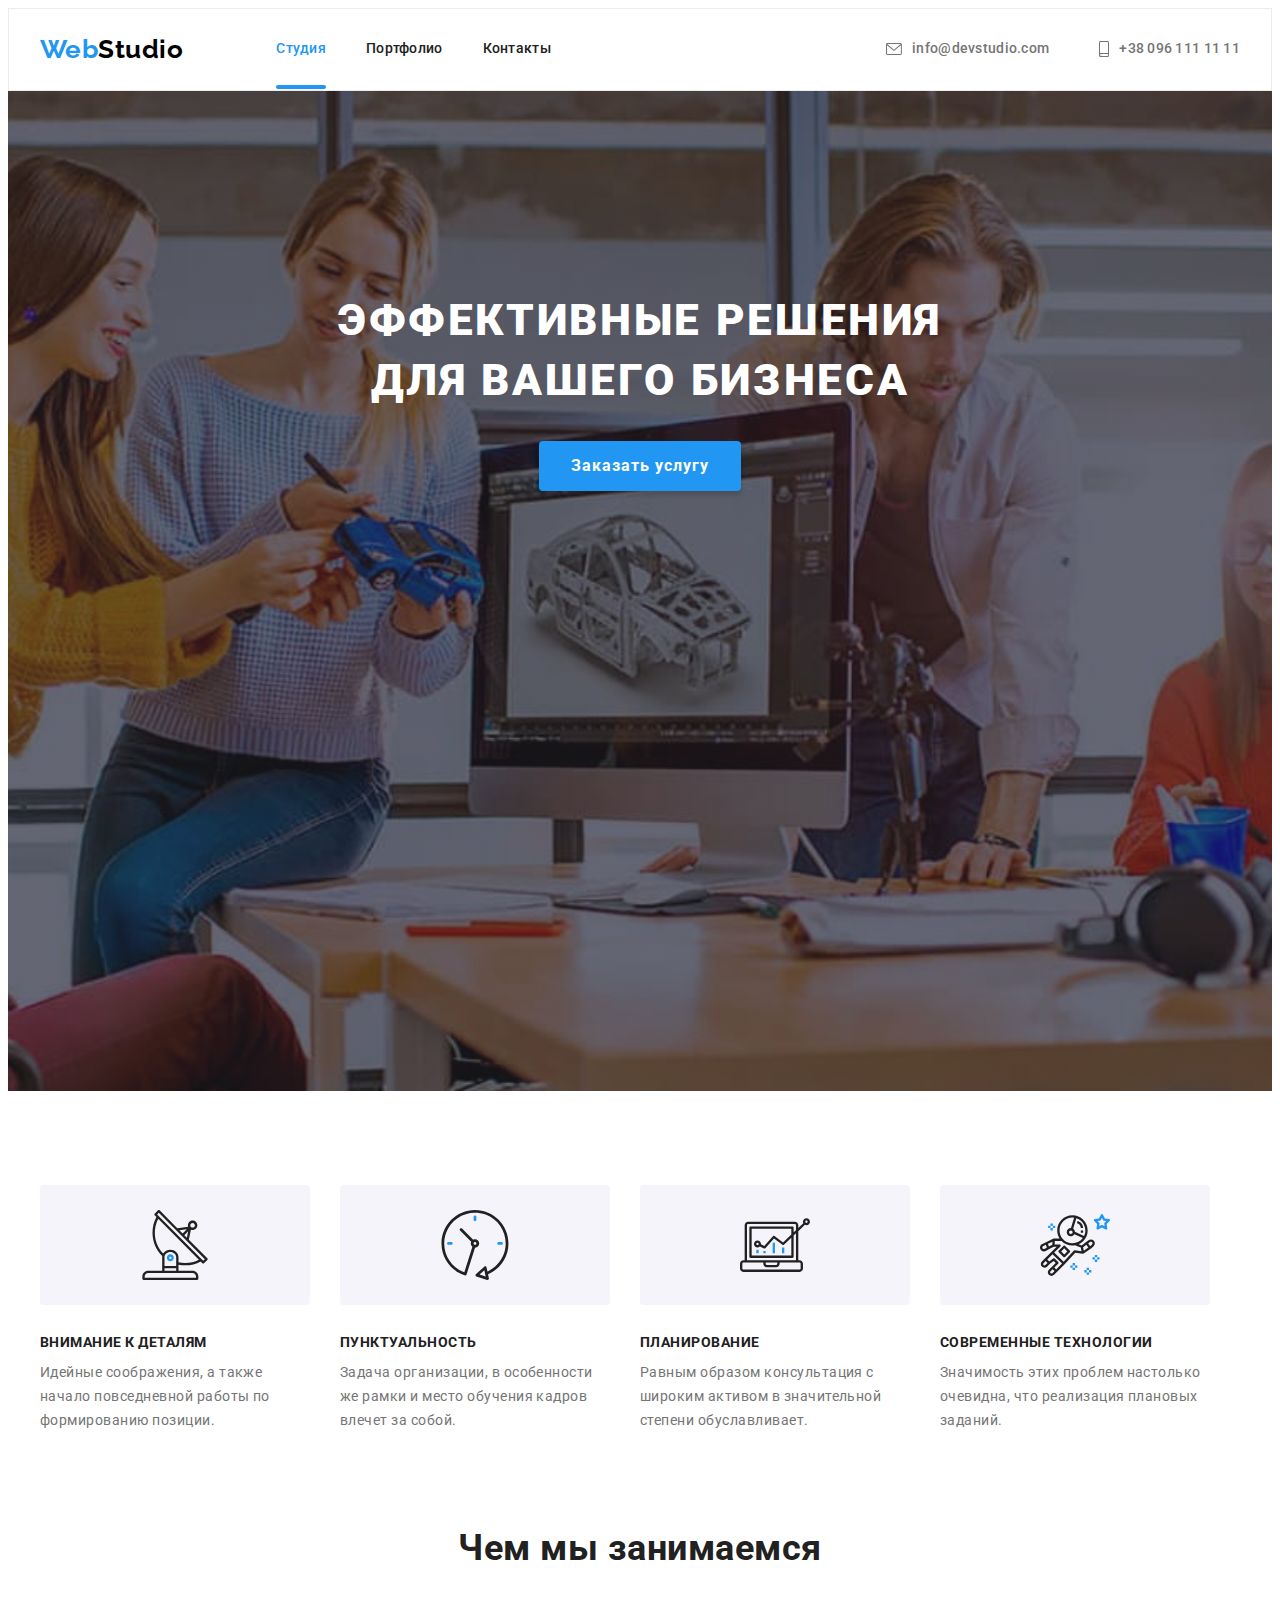
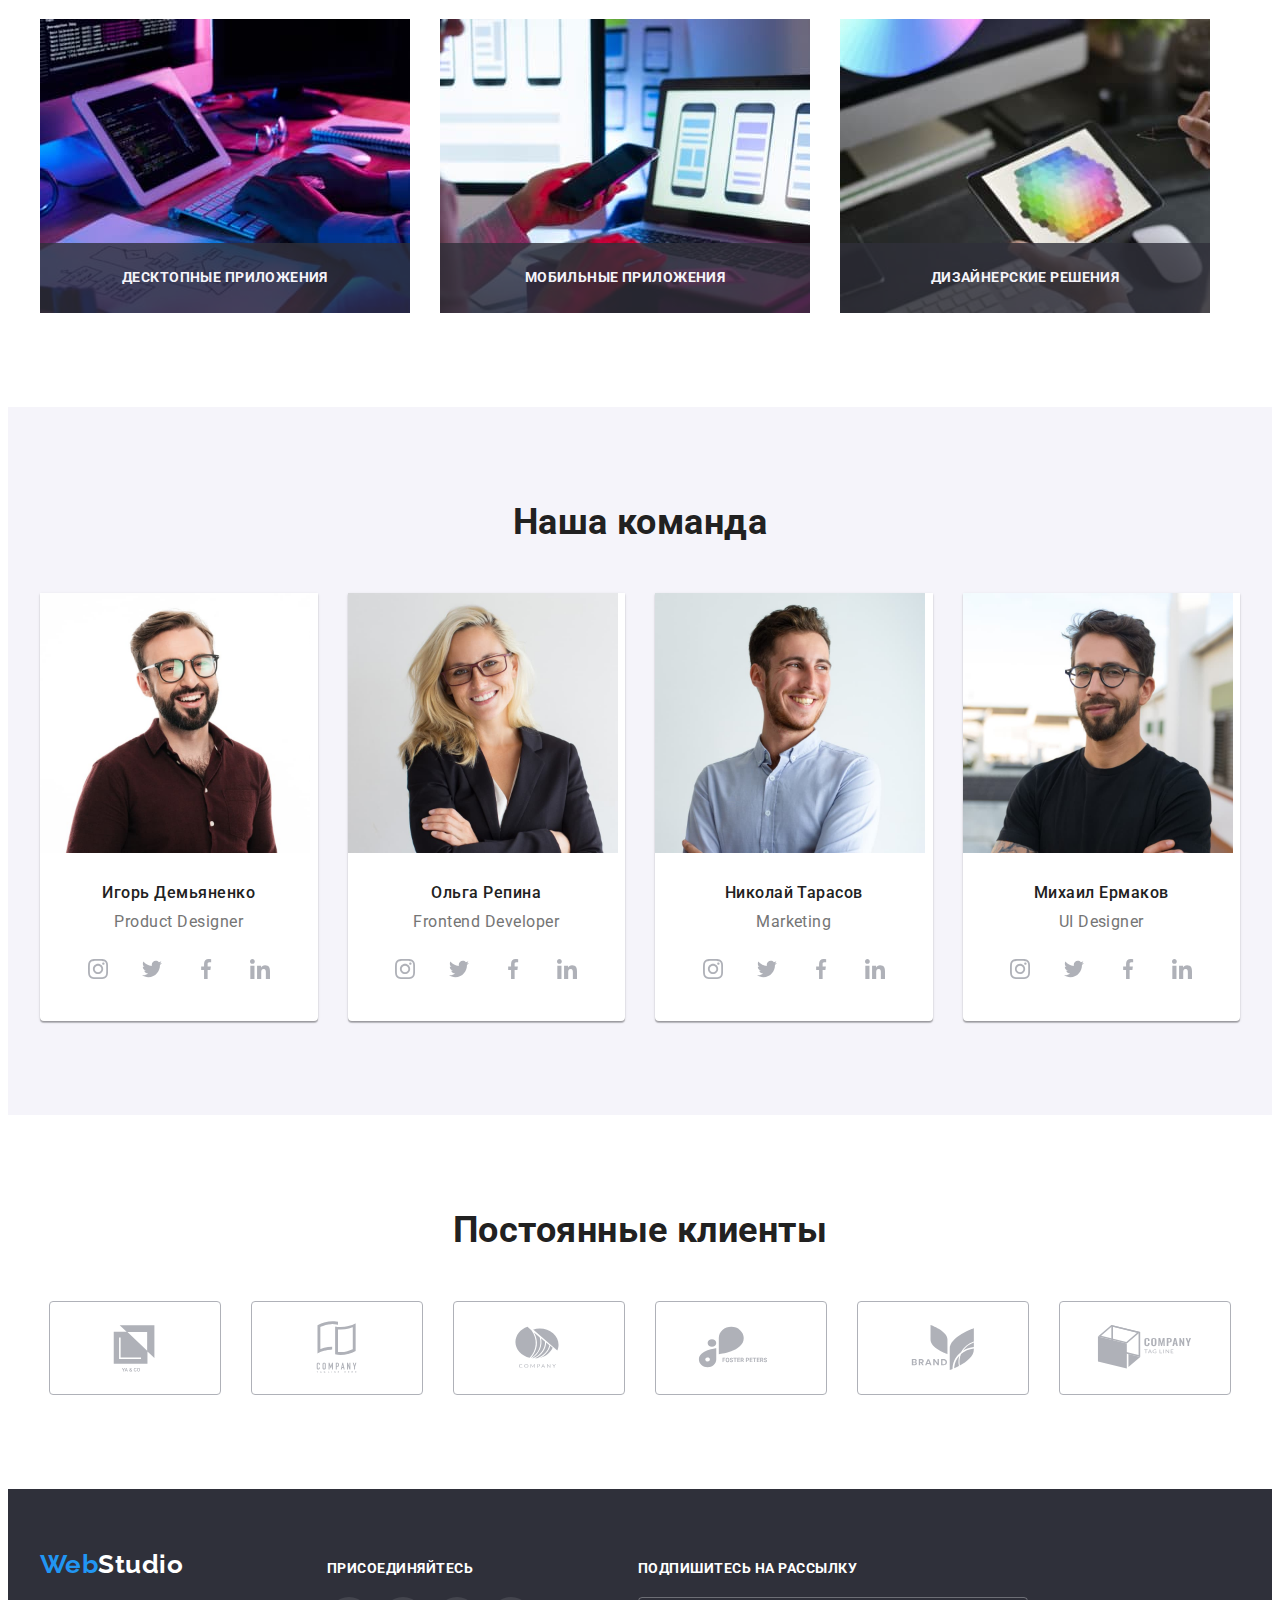
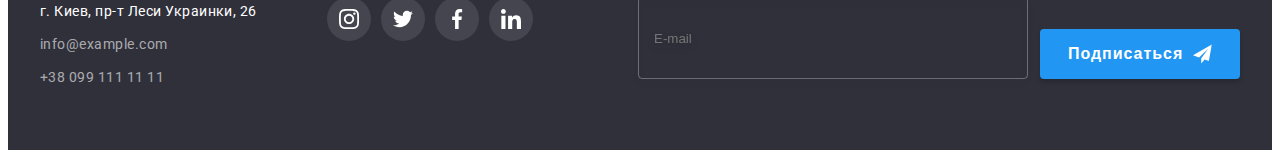
==== index.html @ 4c739157 "finish HW06" ====
<!DOCTYPE html>
<html lang="ru">
<head>
    <meta charset="UTF-8">
    <meta http-equiv="X-UA-Compatible" content="IE=edge">
    <meta name="viewport" content="width=device-width, initial-scale=1.0">
    <title>Студия</title>
    <link rel="preconnect" href="https://fonts.googleapis.com">
    <link rel="preconnect" href="https://fonts.gstatic.com" crossorigin>
    <link href="https://fonts.googleapis.com/css2?family=Raleway:wght@700&family=Roboto:wght@400;500;700&display=swap"
        rel="stylesheet">
    <link rel="stylesheet" href="https://cdnjs.cloudflare.com/ajax/libs/modern-normalize/1.1.0/modern-normalize.min.css"
        integrity="sha512-wpPYUAdjBVSE4KJnH1VR1HeZfpl1ub8YT/NKx4PuQ5NmX2tKuGu6U/JRp5y+Y8XG2tV+wKQpNHVUX03MfMFn9Q=="
        crossorigin="anonymous" referrerpolicy="no-referrer" />
    <link rel="stylesheet" href="./css/styles.css">
</head>
<body>

<!-- header -->

    <header class="header">
        <div class="container header-container">
            <nav class="header-navigation">
                <a class="logo link" href="./index.html" lang="en">
                    Web<span class="logo-heder-color">Studio</span></a>
                <ul class="header-list list">
                    <li class="header-item">
                        <a href="./index.html" class="header-link link current">Студия</a></li>
                    <li class="header-item">
                        <a href="./portfolio.html" class="header-link link">Портфолио</a></li>  
                    <li class="header-item">
                        <a href="" class="header-link link">Контакты</a></li>
                </ul>
            </nav>
            <ul class="contacts-list list">

                <li class="contacts-item">
                    <a href="mailto:info@devstudio.com" class="header-contacts link">
                        <svg class="envelope-icon">
                            <use href="./images/icons.svg#envelope"></use>
                        </svg>
                        info@devstudio.com</a>
                    </li>

                <li class="contacts-item">
                    <a href="tel:+380961111111" class="header-contacts link">
                        <svg class="smartphone-icon">
                            <use href="./images/icons.svg#smartphone"></use>
                        </svg>
                        +38 096 111 11 11</a>
                    </li>
            </ul>
        </div>
    </header>
    <main>
        <!-- hero -->
        <section class="hero-section section overlay">
            <div class="container">
                <h1 class="hero-title">Эффективные решения для вашего бизнеса</h1>
                <button data-modal-open class="hero-btn" type="button">Заказать услугу</button>
            </div>
        </section>

<!-- specifications -->

        <section class="section">
            <div class="container">
                <h2 class="visually-hidden">характеристики</h2>
                <ul class="specifications-list list">
                    <li class="specifications-item">
                        <div class="thumb">
                            <svg class="specifications-icon">
                                <use href="./images/icons.svg#antenna"></use>
                            </svg>
                        </div>
                        <h3 class="specifications-title">Внимание к деталям</h3>
                        <p class="specifications-text">Идейные соображения, а также начало повседневной работы по формированию позиции.
                        </p>
                    </li>

                    <li class="specifications-item">
                        <div class="thumb">
                            <svg class="specifications-icon">
                                <use href="./images/icons.svg#clock"></use>
                            </svg>
                        </div>
                        <h3 class="specifications-title">Пунктуальность</h3>
                        <p class="specifications-text">Задача организации, в особенности же рамки и место обучения кадров влечет за
                            собой.</p>
                    </li>

                    <li class="specifications-item">
                        <div class="thumb">
                            <svg class="specifications-icon">
                                <use href="./images/icons.svg#diagram"></use>
                            </svg>
                        </div>
                        <h3 class="specifications-title">Планирование</h3>
                        <p class="specifications-text">Равным образом консультация с широким активом в значительной степени
                            обуславливает.</p>
                    </li>

                    <li class="specifications-item">
                        <div class="thumb">
                            <svg class="specifications-icon">
                                <use href="./images/icons.svg#astronaut"></use>
                            </svg>
                        </div>
                        <h3 class="specifications-title">Современные технологии</h3>
                        <p class="specifications-text">Значимость этих проблем настолько очевидна, что реализация плановых заданий.</p>
                    </li>
                </ul>
            </div>
        </section>

<!-- Section what we do -->

        <section class="wedo-section section no-padding">
            <div class="container">
                <h2 class="wedo-title">Чем мы занимаемся</h2>
                <ul class="wedo-list list">
                    <li class="wedo-item">
                        <img src="./images/index/box1.jpg" 
                        alt="человек набирает текст" 
                        width="370">
                        <div class="wedo-product-box">
                            <h3 class="wedo-product-title">Десктопные приложения</h3>
                        </div>
                    </li>

                    <li class="wedo-item">
                        <img src="./images/index/box2.jpg" 
                        alt="человек держит в руке телефон" 
                        width="370">
                        <div class="wedo-product-box">
                            <h3 class="wedo-product-title">Мобильные приложения</h3>
                        </div>
                    </li>

                    <li class="wedo-item">
                        <img src="./images/index/box3.jpg" 
                        alt="человек на планшете выбирает с палитры цвет" 
                        width="370">
                        <div class="wedo-product-box">
                            <h3 class="wedo-product-title">Дизайнерские решения</h3>
                        </div>
                    </li>
                </ul>
            </div>
        </section>

<!-- Section our team -->

        <section class="team-section section">
            <div class="container">
                <h2 class="team-title">Наша команда</h2>
                <ul class="team-list list">
                    <li class="team-item">
                        <img src="./images/index/team-card1.jpg" 
                        alt="фотопортрет дизайнера продуктов Игоря Демьяненко" 
                        width="270">
                        <div class="team-card">
                            <h3 class="team-member">Игорь Демьяненко</h3>
                            <p class="team-proffesion" lang="en">Product Designer</p>

                            <ul class="social-list list">
                                <li class="social-list-item">
                                    <a class="social-link" href="">
                                                                    <svg class=" social-icons">
                                        <use href="./images/icons.svg#instagram"></use>
                                        </svg>
                                    </a>
                                </li>
                            
                                <li class="social-list-item">
                                    <a class="social-link" href="">
                                                                    <svg class=" social-icons">
                                        <use href="./images/icons.svg#twitter"></use>
                                        </svg>
                                    </a>
                                </li>
                            
                                <li class="social-list-item">
                                    <a class="social-link" href="">
                                                                    <svg class=" social-icons">
                                        <use href="./images/icons.svg#facebook"></use>
                                        </svg>
                                    </a>
                                </li>
                            
                                <li class="social-list-item">
                                    <a class="social-link" href="">
                                                                    <svg class=" social-icons">
                                        <use href="./images/icons.svg#linkedin"></use>
                                        </svg>
                                    </a>
                                </li>
                            
                            
                            </ul>
                        </div>
                    </li>

                    <li class="team-item">
                        <img src="./images/index/team-card2.jpg" 
                        alt="фотопортрет фронтенд-разработчика Ольги Репиной" 
                        width="270">
                        <div class="team-card">
                            <h3 class="team-member">Ольга Репина</h3>
                            <p class="team-proffesion" lang="en">Frontend Developer</p>

                            <ul class="social-list list">
                                <li class="social-list-item">
                                    <a class="social-link" href="">
                                        <svg class="social-icons">
                                            <use href="./images/icons.svg#instagram"></use>
                                        </svg>
                                    </a>
                                </li>

                                <li class="social-list-item">
                                    <a class="social-link" href="">
                                        <svg class=" social-icons">
                                        <use href="./images/icons.svg#twitter"></use>
                                        </svg>
                                    </a>
                                </li>

                                <li class="social-list-item">
                                    <a class="social-link" href="">
                                        <svg class=" social-icons">
                                        <use href="./images/icons.svg#facebook"></use>
                                        </svg>
                                    </a>
                                </li>

                                <li class="social-list-item">
                                    <a class="social-link" href="">
                                        <svg class=" social-icons">
                                        <use href="./images/icons.svg#linkedin"></use>
                                        </svg>
                                    </a>
                                </li>
                                
                                
                            </ul>
                        </div>
                    </li>

                    <li class="team-item">
                        <img src="./images/index/team-card3.jpg" 
                        alt="фотопортрет специалиста по маркетингу Николая Тарасова" 
                        width="270">
                        <div class="team-card">
                            <h3 class="team-member">Николай Тарасов</h3>
                            <p class="team-proffesion" lang="en">Marketing</p>

                            <ul class="social-list list">
                                <li class="social-list-item">
                                    <a class="social-link" href="">
                                                                    <svg class=" social-icons">
                                        <use href="./images/icons.svg#instagram"></use>
                                        </svg>
                                    </a>
                                </li>
                            
                                <li class="social-list-item">
                                    <a class="social-link" href="">
                                                                    <svg class=" social-icons">
                                        <use href="./images/icons.svg#twitter"></use>
                                        </svg>
                                    </a>
                                </li>
                            
                                <li class="social-list-item">
                                    <a class="social-link" href="">
                                                                    <svg class=" social-icons">
                                        <use href="./images/icons.svg#facebook"></use>
                                        </svg>
                                    </a>
                                </li>
                            
                                <li class="social-list-item">
                                    <a class="social-link" href="">
                                                                    <svg class=" social-icons">
                                        <use href="./images/icons.svg#linkedin"></use>
                                        </svg>
                                    </a>
                                </li>
                            
                            
                            </ul>
                        </div>
                    </li>

                    <li class="team-item">
                        <img src="./images/index/team-card4.jpg" 
                        alt="фотопортрет дизайнера интерфейса Михаила Ермакова" 
                        width="270">
                        <div class="team-card">
                            <h3 class="team-member">Михаил Ермаков</h3>
                            <p class="team-proffesion" lang="en">UI Designer</p>

                            <ul class="social-list list">
                                <li class="social-list-item">
                                    <a class="social-link" href="">
                                        <svg class=" social-icons">
                                        <use href="./images/icons.svg#instagram"></use>
                                        </svg>
                                    </a>
                                </li>
                            
                                <li class="social-list-item">
                                    <a class="social-link" href="">
                                        <svg class=" social-icons">
                                        <use href="./images/icons.svg#twitter"></use>
                                        </svg>
                                    </a>
                                </li>
                            
                                <li class="social-list-item">
                                    <a class="social-link" href="">
                                        <svg class=" social-icons">
                                        <use href="./images/icons.svg#facebook"></use>
                                        </svg>
                                    </a>
                                </li>
                            
                                <li class="social-list-item">
                                    <a class="social-link" href="">
                                        <svg class=" social-icons">
                                        <use href="./images/icons.svg#linkedin"></use>
                                        </svg>
                                    </a>
                                </li>
                            
                            
                            </ul>
                        </div>
                    </li>

                </ul>
            </div>
        </section>

<!-- Clients -->

        <section class="section">
            <div class="container">
                <h2 class="clients-title">Постоянные клиенты</h2>
                <ul class="clients-list list">
                    <li class="clients-list-item">
                        <a class="clients-link" href="">
                            <svg class=" clients-icons">
                                <use href="./images/icons.svg#logo1"></use>
                            </svg>
                        </a>
                    </li>

                    <li class="clients-list-item">
                        <a class="clients-link" href="">
                                                <svg class=" clients-icons">
                            <use href="./images/icons.svg#logo2"></use>
                            </svg>
                        </a>
                    </li>

                    <li class="clients-list-item">
                        <a class="clients-link" href="">
                                                                    <svg class=" clients-icons">
                            <use href="./images/icons.svg#logo3"></use>
                            </svg>
                        </a>
                    </li>

                    <li class="clients-list-item">
                        <a class="clients-link" href="">
                                                                    <svg class=" clients-icons">
                            <use href="./images/icons.svg#logo4"></use>
                            </svg>
                        </a>
                    </li>

                    <li class="clients-list-item">
                        <a class="clients-link" href="">
                                                                    <svg class=" clients-icons">
                            <use href="./images/icons.svg#logo5"></use>
                            </svg>
                        </a>
                    </li>

                    <li class="clients-list-item">
                        <a class="clients-link" href="">
                                                                    <svg class=" clients-icons">
                            <use href="./images/icons.svg#logo6"></use>
                            </svg>
                        </a>
                    </li>
                </ul>
            </div>
        </section>
    </main>

    <!-- FOOTER -->

    <footer class="footer-section">
        <div class="container">
            <div class="contacts-contain">
                <a class="logo link" href="./index.html" lang="en">
                    Web<span class="logo-footer-color">Studio</span></a>

                <address>
                    <p class="footer-addres">г. Киев, пр-т Леси Украинки, 26</p>

                    <ul class="list">
                        <li class="footer-contacts-item">
                            <a class="footer-contacts link" href="mailto:info@example.com">info@example.com</a>
                        </li>
                        <li class="footer-contacts-item">
                            <a class="footer-contacts link" href="tel:+380991111111">+38 099 111 11 11</a>
                        </li>
                    </ul>
                </address>
            </div>

<!-- Join -->

            <div class="join">
                <p class="join-item">ПРИСОЕДИНЯЙТЕСЬ</p>
                <ul class="social-list list">
                    <li class="social-list-item">
                        <a class="footer-social-link social-link" href="">
                            <svg class=" social-icons">
                                <use href="./images/icons.svg#instagram"></use>
                            </svg>
                        </a>
                    </li>

                    <li class="social-list-item">
                        <a class="footer-social-link social-link" href="">
                            <svg class=" social-icons">
                                <use href="./images/icons.svg#twitter"></use>
                            </svg>
                        </a>
                    </li>

                    <li class="social-list-item">
                        <a class="footer-social-link social-link" href="">
                            <svg class=" social-icons">
                                <use href="./images/icons.svg#facebook"></use>
                            </svg>
                        </a>
                    </li>

                    <li class="social-list-item">
                        <a class="footer-social-link social-link" href="">
                            <svg class=" social-icons">
                                <use href="./images/icons.svg#linkedin"></use>
                            </svg>
                        </a>
                    </li>
                </ul>
            </div>

<!-- Subscribe form -->

            <form class="subscribe-form">
                <label class="subscribe-label">
                    <span class="subscribe-label-text">ПОДПИШИТЕСЬ НА РАССЫЛКУ</span>
                    <input type="email" placeholder="E-mail" name="subscribe-mail" class="subscribe-input" required />
                </label>

                <button class="subscribe-btn" type="submit">
                    <span class="subscribe-btn-text">Подписаться</span>
                    <svg class="subscribe-btn-icon">
                        <use href="./images/icons.svg#send"></use>
                    </svg>
                </button>

            </form>

        </div>
    </footer>

<!-- modal window -->

    <div class="backdrop is-hidden" data-modal>
        <div class="modal">
            <button data-modal-close class="modal-btn" type="button">
                <svg class="modal-icon">
                    <use href="./images/icons.svg#close"></use>
                </svg>
            </button>
            <p class="modal-title">Оставьте свои данные, мы вам перезвоним</p>
            <form action="#" class="modal-form">

                    <label class="modal-input-label">
                        <span class="modal-label-text">Имя</span>
                        <div class="input-icon-position">
                            <input type="text" 
                            name="user-name" 
                            autofocus 
                            class="modal-input" 
                            required />
                            <svg class="input-icon">
                                <use href="./images/icons.svg#person"></use>
                            </svg>
                        </div>
                    </label>

                    <label class="modal-input-label">
                        <span class="modal-label-text">Телефон</span>
                        <div class="input-icon-position">
                            <input type="tel" name="tel" class="modal-input" required />
                            <svg class="input-icon">
                                <use href="./images/icons.svg#phone"></use>
                            </svg>
                        </div>
                    </label>

                    <label class="modal-input-label">
                        <span class="modal-label-text">Почта</span>
                        <div class="input-icon-position">
                            <input type="email" name="mail" class="modal-input" required />
                            <svg class="input-icon">
                                <use href="./images/icons.svg#email"></use>
                            </svg>
                        </div>
                    </label>

                    <label class="modal-input-label modal-input-textarea">
                        <span class="modal-label-text">Коментарий</span>
                        <textarea type="comment"
                        name="comment" 
                        placeholder="Введите текст" 
                        class="modal-textarea"></textarea>
                    </label>

                    <label class="modal-agreement-label">
                        <input class="checkbox-agreement visually-hidden" type="checkbox" name="agreement" />
                        <svg class="input-icon-chekbox">
                            <use href="./images/icons.svg#check"></use>
                        </svg>
                        <span class="modal-agreement-text">Соглашаюсь с рассылкой и принимаю 
                        <a class="link-agreement" href="">Условия договора</a></span>
                    </label>

                <button class="modal-submit" type="submit">Отправить</button>
            </form>
        </div>
    </div>

    <script src="./JS/modal.js"></script>

</body>
</html>
---- css/styles.css ----
:root {
  --primary-white-color: #ffffff;
  --secondary-title-color: #212121;
  --primary-text-color: #757575;
  --second-color-logo: #000000;
  --footer-contacts-color: rgba(255, 255, 255, 0.6);
  --accent-color: #2196f3;
  --accent-color-hover: #188ce8;
  --primary-background-color: #2f303a;
  --secondary-background-color: #f5f4fa;
  --social-not-active: #afb1b8;
  --social-footer-bgcolor: rgba(255, 255, 255, 0.1);
  --wedothumb-background-color: rgba(47, 48, 58, 0.8);
  --portfolio-text-background: rgba(33, 150, 243, 0.9);
  --modal-background-color: rgba(0, 0, 0, 0.2);

  --card-shadow: 0px 1px 3px rgba(0, 0, 0, 0.12),
    0px 1px 1px rgba(0, 0, 0, 0.14), 0px 2px 1px rgba(0, 0, 0, 0.2);

  --timing-function: cubic-bezier(0.4, 0, 0.2, 1);
  --time-transition: 250ms;
}

p,
h1,
h2,
h3,
h4,
h5,
h6 {
  margin: 0;
}

ul {
  margin: 0;
  padding: 0;
}

body {
  font-family: 'roboto', sans-serif;
  color: var(--primary-text-color);
  background-color: var(--primary-white-color);
  letter-spacing: 0.03em;
}

img {
  display: block;
  max-width: 100%;
  height: auto;
}

.section {
  padding-top: 94px;
  padding-bottom: 94px;
}

.container {
  width: 1200px;
  padding-left: 15px;
  padding-right: 15px;
  margin: 0 auto;
}

.list {
  list-style: none;
}

.link {
  text-decoration: none;
}

.no-padding {
  padding-top: 0;
}

/*------------ hide title ------------*/

.visually-hidden {
  position: absolute;
  white-space: nowrap;
  width: 1px;
  height: 1px;
  overflow: hidden;
  border: 0;
  padding: 0;
  clip: rect(0 0 0 0);
  clip-path: inset(50%);
  margin: -1px;
}

/*------------ HEADER ------------*/

.header {
  border: 1px solid #ececec;
}

.header-container,
.header-navigation {
  display: flex;
  align-items: center;
}

nav > .logo {
  margin-right: 93px;
  padding-top: 25px;
  padding-bottom: 25px;
}

.logo {
  display: block;
  font-family: Raleway, sans-serif;
  font-weight: 700;
  font-size: 26px;
  line-height: 1.19em;
  color: var(--accent-color);
}

.logo-heder-color {
  color: var(--second-color-logo);
}

.header-navigation {
  display: flex;
}

.header-list {
  display: flex;
  font-weight: 500;
  font-size: 14px;
  line-height: 1.14;
  letter-spacing: 0.02em;
  color: var(--secondary-title-color);
}

.header-link {
  position: relative;
  display: block;
  font-weight: 500;
  font-size: 14px;
  line-height: 1.14;
  letter-spacing: 0.02em;
  padding-top: 32px;
  padding-bottom: 32px;
  color: var(--secondary-title-color);

  transition: color var(--time-transition) var(--timing-function);
}

.header-link::after {
  content: '';

  position: absolute;
  left: 0;
  bottom: 0;

  display: block;
  width: 100%;
  height: 4px;
  border-radius: 2px;
  background-color: var(--accent-color);

  opacity: 0;
  transition: opacity var(--time-transition) var(--timing-function);
}

.current::after {
  opacity: 1;
}

.header-item {
  margin-right: 40px;
}

.header-item:last-child {
  margin-right: 0px;
}

.contacts-list {
  display: flex;
  margin-left: auto;
}

.contacts-item {
  margin-right: 50px;
}

.contacts-item:last-child {
  margin-right: 0px;
}

.header-contacts {
  display: flex;
  align-items: center;
  padding-top: 32px;
  padding-bottom: 32px;
  font-weight: 500;
  font-size: 14px;
  line-height: 1.14;
  letter-spacing: 0.02em;
  color: var(--primary-text-color);

  transition: color var(--time-transition) var(--timing-function);
}

.envelope-icon {
  width: 16px;
  height: 12px;
}

.smartphone-icon {
  width: 10px;
  height: 16px;
}

.envelope-icon,
.smartphone-icon {
  margin-right: 10px;
  fill: currentColor;
}

.header-contacts:hover,
.header-contacts:focus,
.footer-contacts:hover,
.footer-contacts:focus,
.header-link:hover,
.header-link:focus,
.current {
  fill: var(--accent-color);
  color: var(--accent-color);
}

/*------------ HERO ------------*/

.hero-section {
  padding-top: 200px;
  padding-bottom: 200px;
  background-color: var(--primary-background-color);
  text-align: center;
}

.overlay {
  max-width: 1600px;
  height: 600px;
  margin-left: auto;
  margin-right: auto;
  background-image: linear-gradient(
      to right,
      rgba(47, 48, 58, 0.4),
      rgba(47, 48, 58, 0.4)
    ),
    url(../images/index/hero-overlay.jpg);
  background-size: cover;
  background-repeat: no-repeat;
  background-position: center;
}

.hero-title {
  font-weight: 900;
  font-size: 44px;
  line-height: 1.36;
  letter-spacing: 0.06em;
  text-transform: uppercase;
  color: var(--primary-white-color);
  width: 696px;
  margin-right: auto;
  margin-left: auto;
  margin-bottom: 30px;
}

.hero-btn {
  cursor: pointer;
  padding: 10px 32px;
  font-family: inherit;
  font-weight: 700;
  font-size: 16px;
  line-height: 1.87;
  letter-spacing: 0.06em;
  color: var(--primary-white-color);
  background-color: var(--accent-color);
  border: 0;
  border-radius: 4px;
  min-width: 200px;
  height: 50px;
  box-shadow: 0px 4px 4px rgba(0, 0, 0, 0.15);

  transition: background-color var(--time-transition) var(--timing-function),
    box-shadow var(--time-transition) var(--timing-function);
}

.hero-btn:hover,
.hero-btn:focus {
  background-color: var(--accent-color-hover);
}

/*------------ specifications ------------*/

.thumb {
  display: flex;
  align-items: center;
  justify-content: center;
  margin-bottom: 30px;
  width: 100%;
  min-height: 120px;
  align-items: center;
  border-radius: 4px;

  background-color: var(--secondary-background-color);
}

.specifications-icon {
  width: 70px;
  height: 70px;
}

.specifications-list {
  display: flex;
}

.specifications-item {
  margin-right: 30px;
  width: 270px;
}

.specifications-item:last-child {
  margin-right: 0px;
}

.specifications-title {
  margin-bottom: 10px;
  font-weight: 700;
  font-size: 14px;
  line-height: 1.14;
  text-transform: uppercase;
  color: var(--secondary-title-color);
}

.specifications-text {
  font-size: 14px;
  line-height: 1.71;
}

/*------------ Section what we do ------------*/

.wedo-title {
  margin-bottom: 50px;
  font-weight: 700;
  font-size: 36px;
  line-height: 1.17;
  text-align: center;
  color: var(--secondary-title-color);
}

.wedo-list {
  display: flex;
  align-items: center;
}

.wedo-item {
  position: relative;
  margin-right: 30px;
}

.wedo-item:last-child {
  margin-right: 0px;
}

/*------------ decor card what we do ------------*/

.wedo-product-box {
  position: absolute;
  bottom: 0px;

  display: flex;
  justify-content: center;
  align-items: center;

  width: 100%;
  height: 70px;

  background-color: var(--wedothumb-background-color);
}

.wedo-product-title {
  font-style: normal;
  font-weight: 700;
  font-size: 14px;
  line-height: 1.14;
  letter-spacing: 0.03em;
  text-transform: uppercase;

  color: var(--secondary-background-color);
}

/*------------ Section our team ------------*/

.team-section {
  background-color: var(--secondary-background-color);
}

.team-list {
  margin-top: -30px;
  margin-left: -30px;
  display: flex;
  flex-wrap: wrap;
}

.team-item {
  margin-left: 30px;
  margin-top: 30px;
  min-width: 270px;

  flex-basis: calc(100% / 4 - 30px);

  box-shadow: 0px 1px 3px rgba(0, 0, 0, 0.12), 0px 1px 1px rgba(0, 0, 0, 0.14),
    0px 2px 1px rgba(0, 0, 0, 0.2);

  border-radius: 0px 0px 4px 4px;
  background: var(--primary-white-color);
}

.team-title {
  margin-bottom: 50px;
  font-weight: 700;
  font-size: 36px;
  line-height: 1.17;
  text-align: center;
  color: var(--secondary-title-color);
}

.team-card {
  padding: 30px;
}

.team-member {
  margin-bottom: 10px;
  font-weight: 500;
  font-size: 16px;
  line-height: 1.19;
  text-align: center;
  color: var(--secondary-title-color);
}

.team-proffesion {
  margin-bottom: 16px;
  font-size: 16px;
  line-height: 1.19;
  text-align: center;
  color: var(--primary-text-color);
}

.social-list {
  display: flex;
  justify-content: center;
}

.social-link {
  display: flex;
  justify-content: center;
  align-items: center;

  width: 44px;
  height: 44px;
  border-radius: 50%;

  color: var(--social-not-active);

  transition: color var(--time-transition) var(--timing-function),
    background-color var(--time-transition) var(--timing-function);
}

.social-link:hover,
.social-link:focus {
  color: var(--primary-white-color);
  background-color: var(--accent-color);
}

.social-icons {
  width: 20px;
  height: 20px;
  fill: currentColor;
}

.social-list-item:not(:last-child) {
  margin-right: 10px;
}

/* ----------- Clients ----------- */

.clients-title {
  margin-bottom: 50px;
  font-weight: 700;
  font-size: 36px;
  line-height: 1.17;
  text-align: center;
  color: var(--secondary-title-color);
}

.clients-list {
  display: flex;
  justify-content: center;
}

.clients-link {
  display: flex;
  justify-content: center;
  align-items: center;

  width: 170px;
  height: 92px;
  border: 1px solid var(--social-not-active);
  border-radius: 4px;

  outline: none;

  color: var(--social-not-active);

  transition: color var(--time-transition) var(--timing-function),
    border var(--time-transition) var(--timing-function);
}

.clients-link:hover,
.clients-link:focus {
  color: var(--accent-color);
  border: 1px solid var(--accent-color);
}

.clients-icons {
  width: 106px;
  height: 60px;
  fill: currentColor;
}

.clients-list-item:not(:last-child) {
  margin-right: 30px;
}

/*------------ Footer ------------*/
.footer-section {
  background-color: var(--primary-background-color);
}

.footer-section {
  padding-top: 60px;
  padding-bottom: 60px;
}

.container > .contacts-contain > .logo.link {
  margin-bottom: 20px;
}

.logo-footer-color {
  color: var(--primary-white-color);
}

.footer-addres {
  margin-bottom: 9px;
  font-style: normal;
  font-weight: 400;
  font-size: 14px;
  line-height: 1.71;
  color: var(--primary-white-color);
}

.footer-contacts {
  display: inline-block;
  font-style: normal;
  font-weight: 400;
  font-size: 14px;
  line-height: 1.71;
  color: var(--footer-contacts-color);

  transition: color var(--time-transition) var(--timing-function);
}

.footer-contacts-item:not(:last-child) {
  margin-bottom: 9px;
}

.contacts-contain {
  margin-right: 70px;
}

footer > .container {
  display: flex;
  align-items: baseline;
}

.join {
  margin-right: auto;
}

.join-item {
  margin-bottom: 20px;
  font-weight: 700;
  font-size: 14px;
  line-height: 1.14;
  color: var(--primary-white-color);
}

.footer-social-link {
  color: var(--primary-white-color);
  background-color: var(--social-footer-bgcolor);
  transition: background-color var(--time-transition) var(--timing-function);
}

.footer-social-link:hover,
.footer-social-link:focus {
  color: var(--primary-white-color);
  background-color: var(--accent-color);
}

/*------------ footer subscribe form ------------*/

.subscribe-form {
  display: flex;
  align-items: end;
}

.subscribe-label {
  display: flex;
  flex-direction: column;

  margin-right: 12px;
}

.subscribe-label-text {
  margin-bottom: 20px;
  font-weight: 700;
  font-size: 14px;
  line-height: 1.14;
  text-transform: uppercase;

  color: var(--primary-white-color);
}

.subscribe-input {
  padding: 15px;

  width: 358px;
  height: 50px;

  color: var(--footer-contacts-color);
  background-color: transparent;
  border: 1px solid rgba(255, 255, 255, 0.3);
  filter: drop-shadow(0px 4px 4px rgba(0, 0, 0, 0.15));
  border-radius: 4px;
  outline: none;

  cursor: pointer;

  transition: border var(--time-transition) var(--timing-function);
}

.subscribe-input:hover,
.subscribe-input:focus {
  border-color: var(--accent-color);
}

.subscribe-btn {
  display: flex;
  justify-content: center;
  align-items: center;

  padding: 10px 28px;

  width: 200px;
  height: 50px;

  background-color: var(--accent-color);

  box-shadow: 0px 4px 4px rgba(0, 0, 0, 0.15);
  border-radius: 4px;
  border: none;
  outline: none;

  cursor: pointer;

  transition: background-color var(--time-transition) var(--timing-function),
    box-shadow var(--time-transition) var(--timing-function);
}

.subscribe-btn-text {
  margin-right: 10px;

  font-weight: 700;
  font-size: 16px;
  line-height: 1.88;
  align-items: center;
  text-align: center;
  letter-spacing: 0.06em;

  color: var(--primary-white-color);
}

.subscribe-btn-icon {
  width: 24px;
  height: 24px;
  fill: var(--primary-white-color);
}

/*------------ PORTFOLIO BUTTON ------------*/

.portfolio-list-btn {
  display: flex;
  align-items: center;
  justify-content: center;
  margin-bottom: 50px;
}

.portfolio-item-btn {
  margin-right: 8px;
}

.portfolio-item-btn:last-child {
  margin-right: 0px;
}

.portfolio-btn {
  padding: 6px 22px 6px 22px;
  cursor: pointer;
  font-family: inherit;
  font-weight: 500;
  font-size: 16px;
  line-height: 1.63;
  text-align: center;
  letter-spacing: 0.03em;
  color: var(--secondary-title-color);
  background-color: var(--secondary-background-color);
  outline: none;
  border: 0;
  border-radius: 4px;
  transition: color var(--time-transition) var(--timing-function),
    background-color var(--time-transition) var(--timing-function),
    box-shadow var(--time-transition) var(--timing-function);
}

.active,
.portfolio-btn:hover,
.portfolio-btn:focus {
  color: var(--primary-white-color);
  background-color: var(--accent-color);
  box-shadow: 0px 3px 1px rgba(0, 0, 0, 0.1), 0px 1px 2px rgba(0, 0, 0, 0.08),
    0px 2px 2px rgba(0, 0, 0, 0.12);
}

/*------------ PORTFOLIO PAGE ------------*/

.portfolio-list-works {
  margin-top: -30px;
  margin-left: -30px;
  display: flex;
  flex-wrap: wrap;
}

.portfolio-item-works {
  display: block;
  margin-left: 30px;
  margin-top: 30px;
  min-width: 370px;
  flex-basis: calc(100% / 3 - 30px);
}

.portfolio-card-link {
  display: block;
  outline: none;
  transition: box-shadow var(--time-transition) var(--timing-function);
}

.portfolio-card-link:hover .portfolio-text-active,
.portfolio-card-link:focus .portfolio-text-active {
  transform: translateY(0);
}

.portfolio-card-link:hover,
.portfolio-card-link:focus {
  box-shadow: 0px 1px 1px rgba(0, 0, 0, 0.12), 0px 4px 4px rgba(0, 0, 0, 0.06),
    1px 4px 6px rgba(0, 0, 0, 0.16);
}

.product-thumb {
  position: relative;
  overflow: hidden;
}

.portfolio-text-active {
  position: absolute;
  top: 0;
  left: 0;

  padding: 63px 24px;
  height: 100%;
  font-style: normal;
  font-weight: 400;
  font-size: 18px;
  line-height: 1.56;

  color: var(--primary-white-color);
  background-color: var(--portfolio-text-background);

  transform: translateY(101%);
  transition: transform var(--time-transition) var(--timing-function);

  overflow: auto;
}

.card-text {
  padding: 20px 24px 20px 24px;
  border: 1px solid #eeeeee;
  border-top: 0px;
}

.portfolio-list-title {
  margin-bottom: 4px;
  font-weight: 700;
  font-size: 18px;
  line-height: 2;
  letter-spacing: 0.06em;
  color: var(--secondary-title-color);
}

.portfolio-list-text {
  font-size: 16px;
  line-height: 1.87;
  color: var(--primary-text-color);
}

/* ------------ modal window ------------ */
.backdrop {
  position: fixed;
  top: 0;
  left: 0;
  width: 100%;
  height: 100%;

  background-color: var(--modal-background-color);

  transition: visibility var(--time-transition) var(--timing-function),
    opacity var(--time-transition) var(--timing-function);
}

.backdrop.is-hidden {
  opacity: 0;
  pointer-events: none;
  visibility: hidden;
}

.backdrop.is-hidden .modal {
  transform: translate(-50%, -50%) scale(0.9);
  transition: transform var(--time-transition) var(--timing-function);
}

.modal {
  position: absolute;
  top: 50%;
  left: 50%;

  padding: 40px;
  width: 530px;
  height: 580px;

  border-radius: 4px;
  background-color: var(--primary-white-color);
  box-shadow: 0px 1px 3px rgba(0, 0, 0, 0.12), 0px 1px 1px rgba(0, 0, 0, 0.14),
    0px 2px 1px rgba(0, 0, 0, 0.2);

  transform: translate(-50%, -50%) scale(1);
  transition: transform var(--time-transition) var(--timing-function),
    background-color var(--time-transition) var(--timing-function),
    box-shadow var(--time-transition) var(--timing-function);
}

.modal-btn {
  position: absolute;
  top: 8px;
  right: 8px;
  cursor: pointer;

  display: flex;
  justify-content: center;
  align-items: center;

  width: 30px;
  height: 30px;

  outline: none;
  background-color: var(--primary-white-color);

  border: 1px solid rgba(0, 0, 0, 0.1);
  border-radius: 50px;
}

.modal-input-label:hover .input-icon,
.modal-input:focus + .input-icon,
.modal-btn:hover .modal-icon,
.modal-btn:focus .modal-icon {
  fill: var(--accent-color);
}

.modal-icon {
  width: 18px;
  height: 18px;
  fill: var(--second-color-logo);

  transition: fill var(--time-transition) var(--timing-function);
}

/* form modal */

.modal-title {
  font-style: normal;
  font-weight: 700;
  font-size: 20px;
  line-height: 1.15;
  text-align: center;
  letter-spacing: 0.03em;
  margin-bottom: 15px;

  color: var(--secondary-title-color);
}

.modal-form {
  text-align: center;
}

.modal-input-label {
  display: block;
  margin-bottom: 10px;
  text-align: left;
}

.modal-input-textarea {
  margin-bottom: 20px;
}

.modal-label-text {
  display: block;
  margin-bottom: 4px;
  font-style: normal;
  font-weight: 400;
  font-size: 12px;
  line-height: 1.17;
  letter-spacing: 0.01em;

  color: var(--primary-text-color);
}

.input-icon-position {
  position: relative;
}

.modal-input {
  padding-right: 12px;
  padding-left: 42px;
  width: 100%;
  height: 40px;

  cursor: pointer;

  border: 1px solid rgba(33, 33, 33, 0.2);
  border-radius: 4px;

  color: var(--second-color-logo);
  background-color: transparent;

  outline: none;

  transition: border var(--time-transition) var(--timing-function);
}

.modal-input:hover,
.modal-input:focus,
.modal-textarea:hover,
.modal-textarea:focus {
  border-color: var(--accent-color);
}

.input-icon {
  position: absolute;
  top: 50%;
  left: 12px;

  transform: translateY(-50%);

  width: 18px;
  height: 18px;
  fill: var(--secondary-title-color);

  transition: fill var(--time-transition) var(--timing-function);
}

.modal-textarea {
  padding: 12px 16px;
  width: 100%;
  height: 120px;
  border: 1px solid rgba(33, 33, 33, 0.2);
  border-radius: 4px;
  resize: none;

  outline: none;
  cursor: pointer;

  transition: border var(--time-transition) var(--timing-function);
}

.modal-textarea::placeholder {
  font-style: normal;
  font-weight: 400;
  font-size: 12px;
  line-height: 1.17;
  letter-spacing: 0.01em;

  color: rgba(117, 117, 117, 0.5);
}

.modal-agreement-label {
  display: flex;
  align-items: center;
  justify-content: center;
  margin-bottom: 30px;

  width: 100%;
  height: 24px;
}

.input-icon-chekbox {
  margin-right: 7px;

  width: 16px;
  height: 15px;

  cursor: pointer;
  border: 2px solid var(--secondary-title-color);
  border-radius: 4px;
  background-color: transparent;
  fill: transparent;

  transition: fill var(--time-transition) var(--timing-function),
    border var(--time-transition) var(--timing-function),
    background-color var(--time-transition) var(--timing-function);
}

.checkbox-agreement:checked + .input-icon-chekbox {
  border: 2px solid transparent;
  background-color: var(--accent-color);
  fill: var(--primary-white-color);
}

.checkbox-agreement:hover + .input-icon-chekbox,
.checkbox-agreement:focus + .input-icon-chekbox {
  border: 2px solid var(--accent-color);
}

.modal-agreement-text {
  font-style: normal;
  font-weight: 400;
  font-size: 14px;
  line-height: 1.71;
  letter-spacing: 0.03em;

  color: var(--primary-text-color);
}

.link-agreement {
  color: var(--accent-color);
}

.modal-submit {
  min-width: 200px;
  min-height: 50px;
  text-align: center;
  font-style: normal;
  font-weight: 700;
  font-size: 16px;
  line-height: 1.87;
  letter-spacing: 0.06em;

  color: var(--primary-white-color);
  background-color: var(--accent-color);
  box-shadow: 0px 4px 4px rgba(0, 0, 0, 0.15);
  border: 0;
  border-radius: 4px;
  outline: none;

  cursor: pointer;

  transition: background-color var(--time-transition) var(--timing-function),
    box-shadow var(--time-transition) var(--timing-function);
}

.modal-submit:hover,
.modal-submit:focus,
.subscribe-btn:hover,
.subscribe-btn:focus {
  background: var(--accent-color-hover);
}
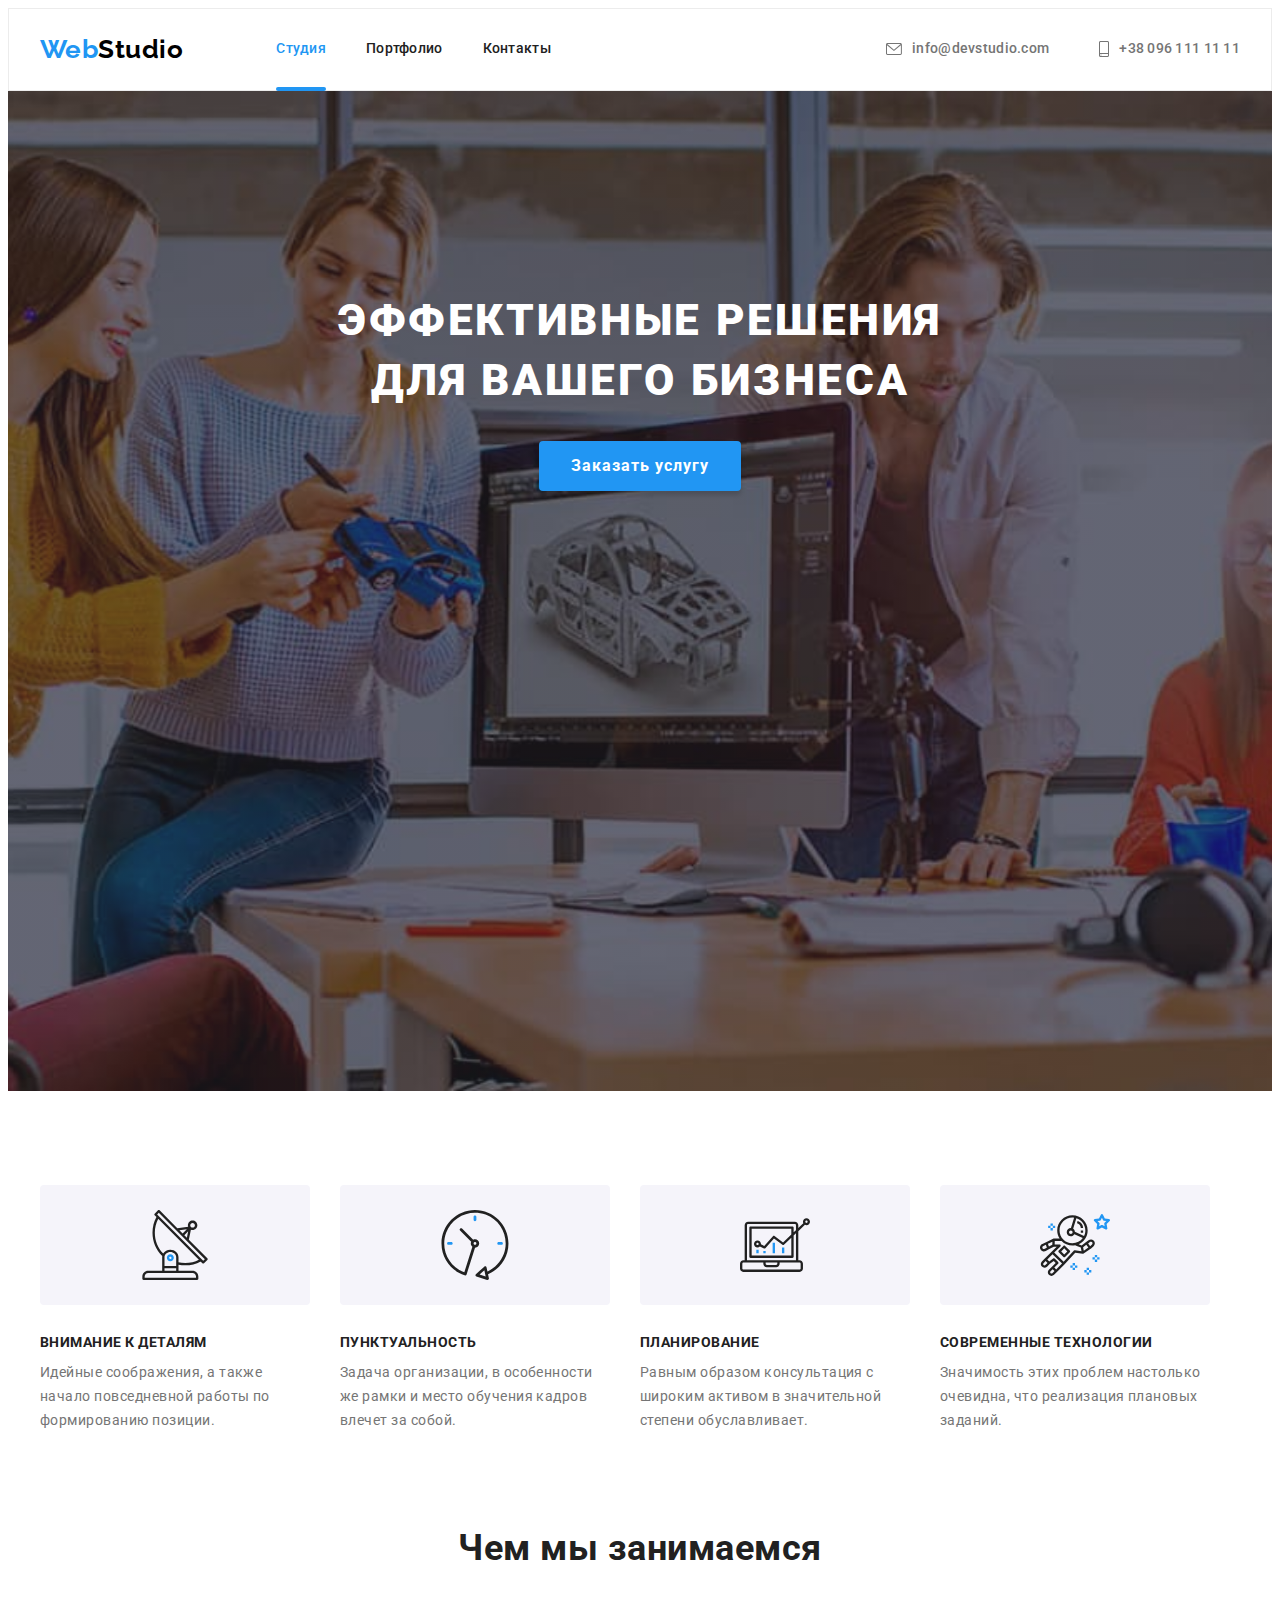
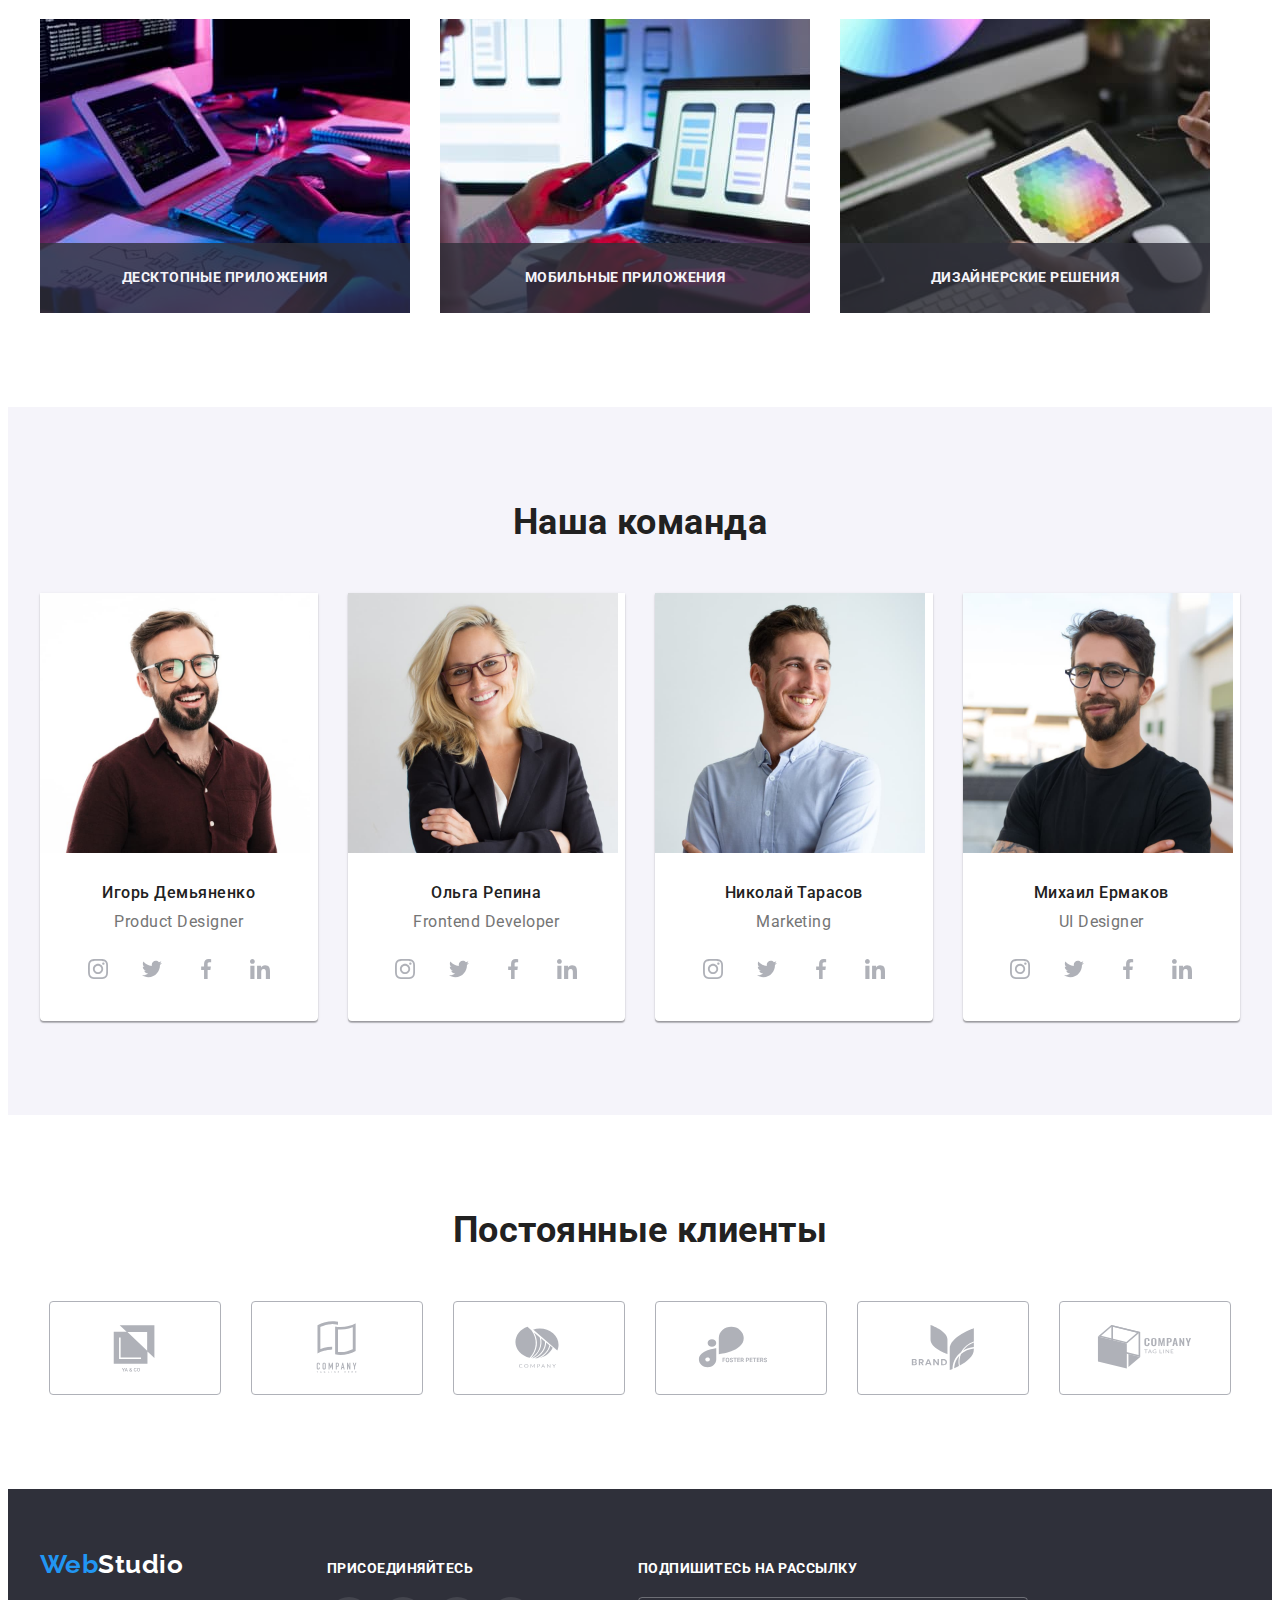
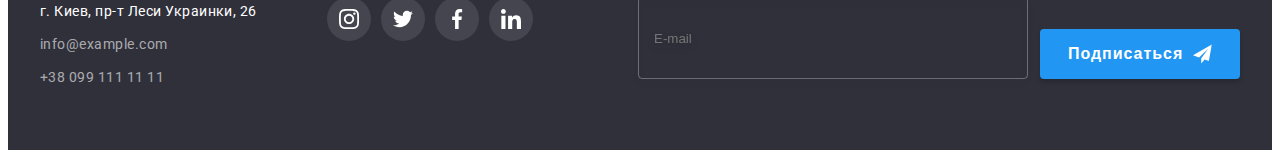
==== commit 9ea66556: "fixed bugs" ====
--- a/index.html
+++ b/index.html
@@ -53,7 +53,7 @@
         </div>
     </header>
     <main>
-        <!-- hero -->
+<!-- hero -->
         <section class="hero-section section overlay">
             <div class="container">
                 <h1 class="hero-title">Эффективные решения для вашего бизнеса</h1>
@@ -494,11 +494,13 @@
             <p class="modal-title">Оставьте свои данные, мы вам перезвоним</p>
             <form action="#" class="modal-form">
 
-                    <label class="modal-input-label">
+                    <label for="user-name" class="modal-input-label">
                         <span class="modal-label-text">Имя</span>
+                    </label>
                         <div class="input-icon-position">
                             <input type="text" 
                             name="user-name" 
+                            id="user-name"
                             autofocus 
                             class="modal-input" 
                             required />
@@ -506,27 +508,26 @@
                                 <use href="./images/icons.svg#person"></use>
                             </svg>
                         </div>
+
+                    <label for="tel" class="modal-input-label">
+                        <span class="modal-label-text">Телефон</span>
                     </label>
-
-                    <label class="modal-input-label">
-                        <span class="modal-label-text">Телефон</span>
                         <div class="input-icon-position">
-                            <input type="tel" name="tel" class="modal-input" required />
+                            <input type="tel" name="tel" id="tel" class="modal-input" required />
                             <svg class="input-icon">
                                 <use href="./images/icons.svg#phone"></use>
                             </svg>
                         </div>
+
+                    <label for="mail" class="modal-input-label">
+                        <span class="modal-label-text">Почта</span>
                     </label>
-
-                    <label class="modal-input-label">
-                        <span class="modal-label-text">Почта</span>
                         <div class="input-icon-position">
-                            <input type="email" name="mail" class="modal-input" required />
+                            <input type="email" name="mail" id="mail" class="modal-input" required />
                             <svg class="input-icon">
                                 <use href="./images/icons.svg#email"></use>
                             </svg>
                         </div>
-                    </label>
 
                     <label class="modal-input-label modal-input-textarea">
                         <span class="modal-label-text">Коментарий</span>
@@ -550,7 +551,7 @@
         </div>
     </div>
 
-    <script src="./JS/modal.js"></script>
+    <script src="./js/modal.js"></script>
 
 </body>
 </html>                 --- a/css/styles.css
+++ b/css/styles.css
@@ -151,7 +151,7 @@
 
   position: absolute;
   left: 0;
-  bottom: 0;
+  bottom: -2px;
 
   display: block;
   width: 100%;
@@ -924,8 +924,8 @@
 
 .modal-input-label {
   display: block;
-  margin-bottom: 10px;
   text-align: left;
+  margin-bottom: 4px;
 }
 
 .modal-input-textarea {
@@ -934,7 +934,6 @@
 
 .modal-label-text {
   display: block;
-  margin-bottom: 4px;
   font-style: normal;
   font-weight: 400;
   font-size: 12px;
@@ -946,6 +945,7 @@
 
 .input-icon-position {
   position: relative;
+  margin-bottom: 10px;
 }
 
 .modal-input {
